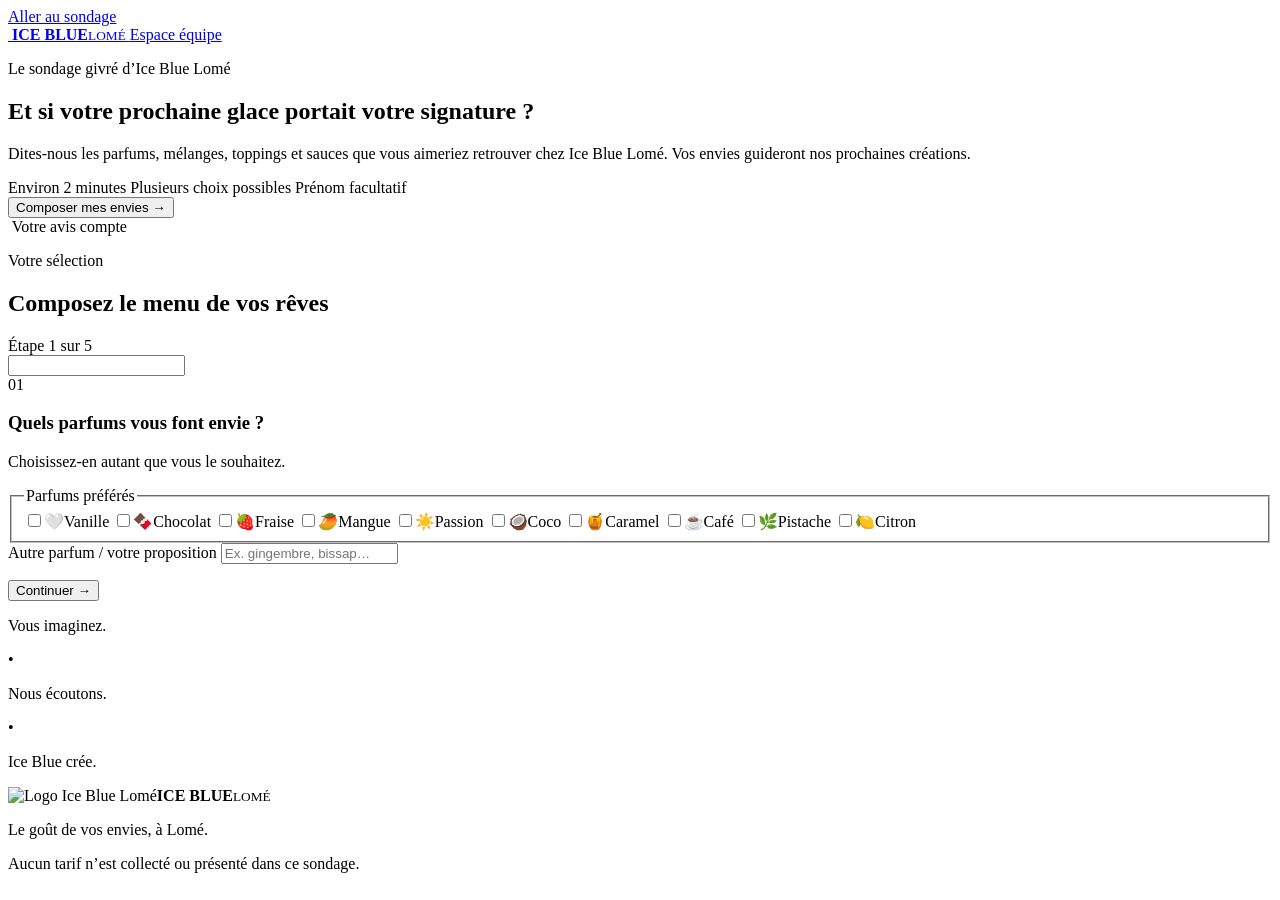
==== index.html @ 9d878bf9 "Publier le sondage Ice Blue Lomé" ====
<!doctype html>
<html lang="fr">
  <head>
    <meta charset="utf-8" />
    <meta name="viewport" content="width=device-width, initial-scale=1" />
    <meta name="theme-color" content="#075ee8" />
    <meta
      name="description"
      content="Participez au sondage Ice Blue Lomé et composez les glaces, mélanges, toppings et sauces que vous aimeriez découvrir."
    />
    <title>Votre glace idéale | Ice Blue Lomé</title>
    <link rel="icon" type="image/jpeg" href="assets/logo-ice-blue-lome.jpeg" />
    <link rel="stylesheet" href="assets/styles.css" />
    <script src="assets/config.js"></script>
    <script src="assets/form.js" defer></script>
  </head>
  <body class="survey-page">
    <a class="skip-link" href="#sondage">Aller au sondage</a>

    <header class="site-header">
      <a class="brand" href="index.html" aria-label="Ice Blue Lomé, accueil">
        <img class="brand-logo-img" src="assets/logo-ice-blue-lome.jpeg" alt="" />
        <span class="brand-copy"><strong>ICE BLUE</strong><small>LOMÉ</small></span>
      </a>
      <a class="quiet-link" href="admin.html">Espace équipe</a>
    </header>

    <main>
      <section class="hero" aria-labelledby="hero-title">
        <div class="hero-copy">
          <p class="eyebrow">Le sondage givré d’Ice Blue Lomé</p>
          <h1 id="hero-title">Et si votre prochaine glace portait votre signature&nbsp;?</h1>
          <p class="hero-lead">
            Dites-nous les parfums, mélanges, toppings et sauces que vous aimeriez retrouver chez
            Ice Blue Lomé. Vos envies guideront nos prochaines créations.
          </p>
          <div class="hero-meta" aria-label="Informations sur le sondage">
            <span>Environ 2 minutes</span>
            <span>Plusieurs choix possibles</span>
            <span>Prénom facultatif</span>
          </div>
          <button class="button button-primary hero-cta" type="button" data-start>
            Composer mes envies <span aria-hidden="true">→</span>
          </button>
        </div>
        <div class="hero-art" aria-hidden="true">
          <div class="orbit orbit-one"></div>
          <div class="orbit orbit-two"></div>
          <div class="hero-logo-frame">
            <img src="assets/logo-ice-blue-lome.jpeg" alt="" />
            <span>Votre avis compte</span>
          </div>
          <span class="sprinkle sprinkle-one"></span>
          <span class="sprinkle sprinkle-two"></span>
          <span class="sprinkle sprinkle-three"></span>
        </div>
      </section>

      <section class="survey-shell" id="sondage" aria-labelledby="survey-title">
        <div class="survey-intro">
          <div>
            <p class="eyebrow eyebrow-blue">Votre sélection</p>
            <h2 id="survey-title">Composez le menu de vos rêves</h2>
          </div>
          <div class="step-status" aria-live="polite">
            <span id="step-label">Étape 1 sur 5</span>
            <div class="progress-track" aria-hidden="true"><span id="progress-bar"></span></div>
          </div>
        </div>

        <div class="demo-banner" id="demo-banner" hidden>
          <strong>Mode aperçu.</strong> Votre réponse reste uniquement sur cet appareil tant que le Google Sheet
          n’est pas connecté.
        </div>

        <form id="survey-form" novalidate>
          <input class="honeypot" type="text" name="website" tabindex="-1" autocomplete="off" />

          <section class="form-step is-active" data-step="1" aria-labelledby="step-1-title">
            <div class="step-heading">
              <span class="step-number">01</span>
              <div>
                <h3 id="step-1-title">Quels parfums vous font envie&nbsp;?</h3>
                <p>Choisissez-en autant que vous le souhaitez.</p>
              </div>
            </div>
            <fieldset class="choice-fieldset" data-required-group="flavors">
              <legend class="sr-only">Parfums préférés</legend>
              <div class="choice-grid">
                <label class="choice-card"><input type="checkbox" name="flavors" value="Vanille" /><span class="choice-emoji">🤍</span><span>Vanille</span></label>
                <label class="choice-card"><input type="checkbox" name="flavors" value="Chocolat" /><span class="choice-emoji">🍫</span><span>Chocolat</span></label>
                <label class="choice-card"><input type="checkbox" name="flavors" value="Fraise" /><span class="choice-emoji">🍓</span><span>Fraise</span></label>
                <label class="choice-card"><input type="checkbox" name="flavors" value="Mangue" /><span class="choice-emoji">🥭</span><span>Mangue</span></label>
                <label class="choice-card"><input type="checkbox" name="flavors" value="Fruit de la passion" /><span class="choice-emoji">☀️</span><span>Passion</span></label>
                <label class="choice-card"><input type="checkbox" name="flavors" value="Coco" /><span class="choice-emoji">🥥</span><span>Coco</span></label>
                <label class="choice-card"><input type="checkbox" name="flavors" value="Caramel" /><span class="choice-emoji">🍯</span><span>Caramel</span></label>
                <label class="choice-card"><input type="checkbox" name="flavors" value="Café" /><span class="choice-emoji">☕</span><span>Café</span></label>
                <label class="choice-card"><input type="checkbox" name="flavors" value="Pistache" /><span class="choice-emoji">🌿</span><span>Pistache</span></label>
                <label class="choice-card"><input type="checkbox" name="flavors" value="Citron" /><span class="choice-emoji">🍋</span><span>Citron</span></label>
              </div>
            </fieldset>
            <label class="other-field">
              <span>Autre parfum / votre proposition</span>
              <input type="text" name="otherFlavor" maxlength="120" placeholder="Ex. gingembre, bissap…" />
            </label>
            <p class="field-error" data-error="flavors" role="alert"></p>
          </section>

          <section class="form-step" data-step="2" aria-labelledby="step-2-title" hidden>
            <div class="step-heading">
              <span class="step-number">02</span>
              <div>
                <h3 id="step-2-title">Quels mélanges aimeriez-vous goûter&nbsp;?</h3>
                <p>Sélectionnez les associations qui vous attirent.</p>
              </div>
            </div>
            <fieldset class="choice-fieldset" data-required-group="mixes">
              <legend class="sr-only">Mélanges de saveurs préférés</legend>
              <div class="choice-grid choice-grid-wide">
                <label class="choice-card choice-card-text"><input type="checkbox" name="mixes" value="Vanille + chocolat" /><span>Vanille</span><b>+</b><span>Chocolat</span></label>
                <label class="choice-card choice-card-text"><input type="checkbox" name="mixes" value="Fraise + vanille" /><span>Fraise</span><b>+</b><span>Vanille</span></label>
                <label class="choice-card choice-card-text"><input type="checkbox" name="mixes" value="Mangue + passion" /><span>Mangue</span><b>+</b><span>Passion</span></label>
                <label class="choice-card choice-card-text"><input type="checkbox" name="mixes" value="Coco + chocolat" /><span>Coco</span><b>+</b><span>Chocolat</span></label>
                <label class="choice-card choice-card-text"><input type="checkbox" name="mixes" value="Caramel + café" /><span>Caramel</span><b>+</b><span>Café</span></label>
                <label class="choice-card choice-card-text"><input type="checkbox" name="mixes" value="Pistache + chocolat" /><span>Pistache</span><b>+</b><span>Chocolat</span></label>
                <label class="choice-card choice-card-text"><input type="checkbox" name="mixes" value="Je préfère un seul parfum" /><span>Je préfère</span><b>1</b><span>seul parfum</span></label>
              </div>
            </fieldset>
            <label class="other-field featured-other">
              <span>Autre mélange / votre proposition</span>
              <input type="text" name="otherMix" maxlength="160" placeholder="Ex. coco + passion" />
            </label>
            <p class="field-error" data-error="mixes" role="alert"></p>
          </section>

          <section class="form-step" data-step="3" aria-labelledby="step-3-title" hidden>
            <div class="step-heading">
              <span class="step-number">03</span>
              <div>
                <h3 id="step-3-title">Ajoutons du croquant</h3>
                <p>Quels toppings aimeriez-vous ajouter à votre glace&nbsp;?</p>
              </div>
            </div>
            <fieldset class="choice-fieldset" data-required-group="toppings">
              <legend class="sr-only">Toppings préférés</legend>
              <div class="choice-grid">
                <label class="choice-card"><input type="checkbox" name="toppings" value="Brisures de biscuits chocolatés" /><span class="choice-emoji">🍪</span><span>Biscuits chocolatés</span></label>
                <label class="choice-card"><input type="checkbox" name="toppings" value="Brisures de spéculoos" /><span class="choice-emoji">✨</span><span>Spéculoos</span></label>
                <label class="choice-card"><input type="checkbox" name="toppings" value="Éclats de chocolat" /><span class="choice-emoji">🍫</span><span>Éclats de chocolat</span></label>
                <label class="choice-card"><input type="checkbox" name="toppings" value="Fruits frais" /><span class="choice-emoji">🍓</span><span>Fruits frais</span></label>
                <label class="choice-card"><input type="checkbox" name="toppings" value="Noisettes" /><span class="choice-emoji">🌰</span><span>Noisettes</span></label>
                <label class="choice-card"><input type="checkbox" name="toppings" value="Cacahuètes" /><span class="choice-emoji">🥜</span><span>Cacahuètes</span></label>
                <label class="choice-card"><input type="checkbox" name="toppings" value="Copeaux de coco" /><span class="choice-emoji">🥥</span><span>Copeaux de coco</span></label>
                <label class="choice-card"><input type="checkbox" name="toppings" value="Mini-guimauves" /><span class="choice-emoji">☁️</span><span>Mini-guimauves</span></label>
                <label class="choice-card"><input type="checkbox" name="toppings" value="Vermicelles colorés" /><span class="choice-emoji">🎉</span><span>Vermicelles</span></label>
                <label class="choice-card"><input type="checkbox" name="toppings" value="Sans topping" /><span class="choice-emoji">○</span><span>Sans topping</span></label>
              </div>
            </fieldset>
            <label class="other-field featured-other">
              <span>Autre topping / votre proposition</span>
              <input type="text" name="otherTopping" maxlength="160" placeholder="Écrivez votre idée ici" />
            </label>
            <p class="field-error" data-error="toppings" role="alert"></p>
          </section>

          <section class="form-step" data-step="4" aria-labelledby="step-4-title" hidden>
            <div class="step-heading">
              <span class="step-number">04</span>
              <div>
                <h3 id="step-4-title">La touche finale&nbsp;: la sauce</h3>
                <p>Lesquelles vous feraient fondre&nbsp;?</p>
              </div>
            </div>
            <fieldset class="choice-fieldset" data-required-group="sauces">
              <legend class="sr-only">Sauces préférées</legend>
              <div class="choice-grid">
                <label class="choice-card"><input type="checkbox" name="sauces" value="Chocolat" /><span class="choice-emoji">🍫</span><span>Chocolat</span></label>
                <label class="choice-card"><input type="checkbox" name="sauces" value="Caramel" /><span class="choice-emoji">🍯</span><span>Caramel</span></label>
                <label class="choice-card"><input type="checkbox" name="sauces" value="Fruits rouges" /><span class="choice-emoji">🍓</span><span>Fruits rouges</span></label>
                <label class="choice-card"><input type="checkbox" name="sauces" value="Mangue" /><span class="choice-emoji">🥭</span><span>Mangue</span></label>
                <label class="choice-card"><input type="checkbox" name="sauces" value="Passion" /><span class="choice-emoji">☀️</span><span>Passion</span></label>
                <label class="choice-card"><input type="checkbox" name="sauces" value="Chocolat blanc" /><span class="choice-emoji">🤍</span><span>Chocolat blanc</span></label>
                <label class="choice-card"><input type="checkbox" name="sauces" value="Noisette-cacao" /><span class="choice-emoji">🌰</span><span>Noisette-cacao</span></label>
                <label class="choice-card"><input type="checkbox" name="sauces" value="Sans sauce" /><span class="choice-emoji">○</span><span>Sans sauce</span></label>
              </div>
            </fieldset>
            <label class="other-field featured-other">
              <span>Autre sauce / votre proposition</span>
              <input type="text" name="otherSauce" maxlength="160" placeholder="Écrivez votre idée ici" />
            </label>
            <p class="field-error" data-error="sauces" role="alert"></p>
          </section>

          <section class="form-step" data-step="5" aria-labelledby="step-5-title" hidden>
            <div class="step-heading">
              <span class="step-number">05</span>
              <div>
                <h3 id="step-5-title">Un dernier mot avant de déguster</h3>
                <p>Ces informations nous aident à mieux comprendre les réponses.</p>
              </div>
            </div>
            <div class="profile-grid">
              <label class="text-field">
                <span>Votre prénom <small>Facultatif</small></span>
                <input type="text" name="firstName" maxlength="80" autocomplete="given-name" placeholder="Votre prénom" />
              </label>
              <label class="text-field">
                <span>Votre tranche d’âge <small>Facultatif</small></span>
                <select name="ageRange">
                  <option value="">Sélectionner</option>
                  <option>Moins de 18 ans</option>
                  <option>18–24 ans</option>
                  <option>25–34 ans</option>
                  <option>35–44 ans</option>
                  <option>45 ans et plus</option>
                </select>
              </label>
              <label class="text-field profile-full">
                <span>À quelle fréquence prenez-vous une glace&nbsp;? <small>Facultatif</small></span>
                <select name="frequency">
                  <option value="">Sélectionner</option>
                  <option>Plusieurs fois par semaine</option>
                  <option>Environ une fois par semaine</option>
                  <option>Quelques fois par mois</option>
                  <option>Occasionnellement</option>
                </select>
              </label>
              <label class="text-field profile-full">
                <span>Une nouveauté ou une idée à nous souffler&nbsp;? <small>Facultatif</small></span>
                <textarea name="suggestion" maxlength="500" rows="4" placeholder="Une présentation, une association ou une envie particulière…"></textarea>
              </label>
            </div>
            <label class="consent-field">
              <input type="checkbox" name="consent" required />
              <span>J’accepte que mes réponses soient utilisées par Ice Blue Lomé pour analyser les préférences de sa clientèle.</span>
            </label>
            <p class="field-error" data-error="consent" role="alert"></p>
          </section>

          <div class="form-actions">
            <button class="button button-secondary" type="button" data-prev hidden>← Retour</button>
            <button class="button button-primary" type="button" data-next>Continuer →</button>
            <button class="button button-primary" type="submit" data-submit hidden>
              <span class="submit-label">Envoyer mes choix</span>
              <span class="submit-loading" hidden>Envoi en cours…</span>
            </button>
          </div>
          <p class="form-status" id="form-status" role="status" aria-live="polite"></p>
        </form>

        <section class="success-card" id="success-card" hidden tabindex="-1">
          <div class="success-icon" aria-hidden="true">✓</div>
          <p class="eyebrow eyebrow-blue">Merci pour votre participation</p>
          <h3>Votre composition est entre de bonnes mains.</h3>
          <p>Votre réponse aidera Ice Blue Lomé à imaginer des créations qui vous ressemblent.</p>
          <button class="button button-secondary" type="button" data-restart>Envoyer une autre réponse</button>
        </section>
      </section>

      <section class="promise-strip" aria-label="Notre démarche">
        <p>Vous imaginez.</p><span aria-hidden="true">•</span><p>Nous écoutons.</p><span aria-hidden="true">•</span><p>Ice Blue crée.</p>
      </section>
    </main>

    <footer class="site-footer">
      <div class="brand brand-footer"><img class="brand-logo-img footer-logo" src="assets/logo-ice-blue-lome.jpeg" alt="Logo Ice Blue Lomé" /><span class="brand-copy"><strong>ICE BLUE</strong><small>LOMÉ</small></span></div>
      <p>Le goût de vos envies, à Lomé.</p>
      <p class="footer-note">Aucun tarif n’est collecté ou présenté dans ce sondage.</p>
    </footer>
  </body>
</html>
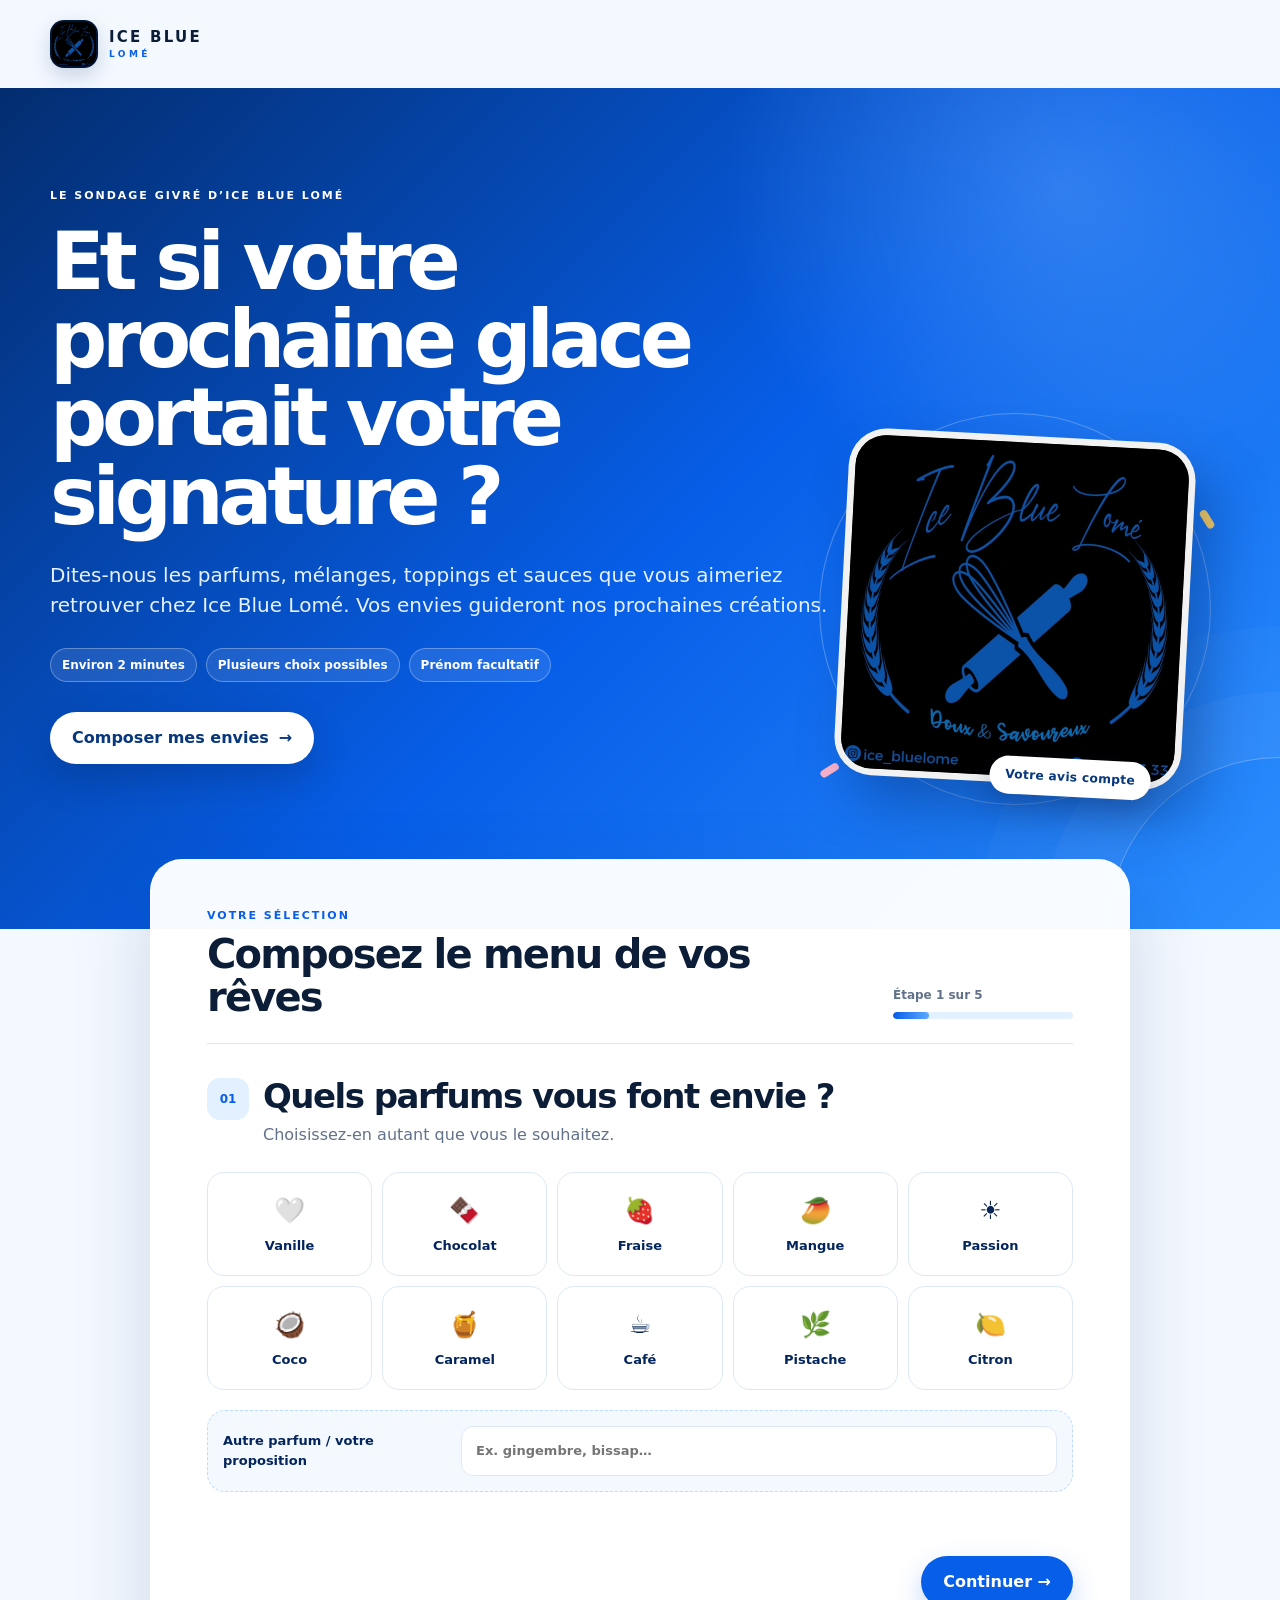
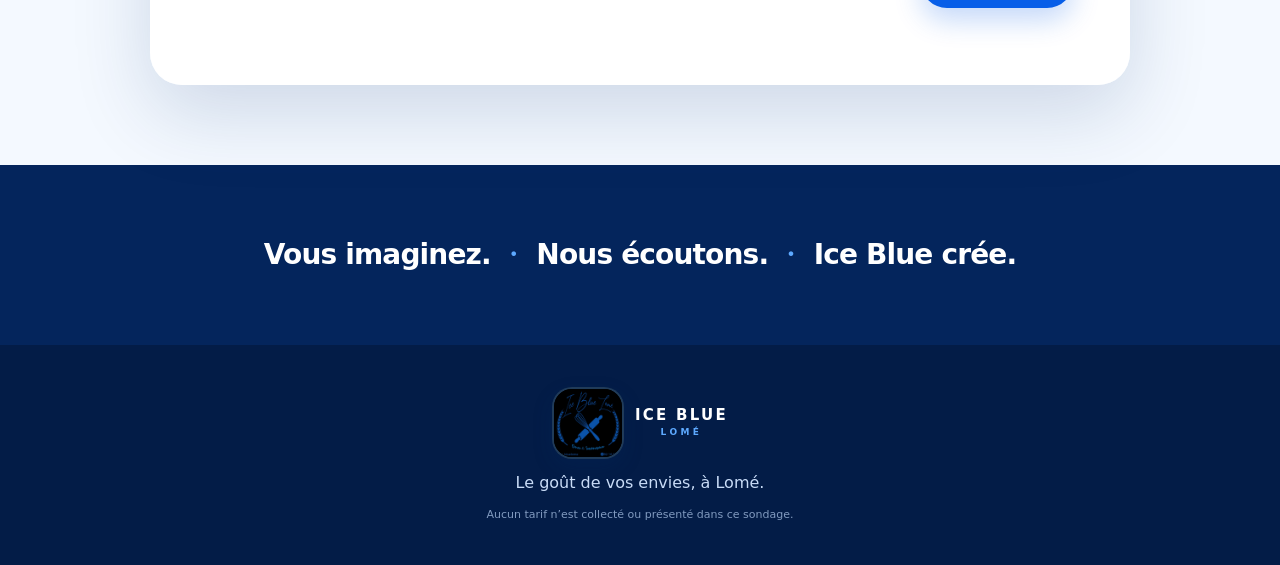
==== commit cd37d18d: "Masquer l’accès équipe du formulaire public Removed the 'Espace équipe' link from the header." ====
--- a/index.html
+++ b/index.html
@@ -22,7 +22,6 @@
         <img class="brand-logo-img" src="assets/logo-ice-blue-lome.jpeg" alt="" />
         <span class="brand-copy"><strong>ICE BLUE</strong><small>LOMÉ</small></span>
       </a>
-      <a class="quiet-link" href="admin.html">Espace équipe</a>
     </header>
 
     <main>
--- a/assets/styles.css
+++ b/assets/styles.css
@@ -0,0 +1,1461 @@
+:root {
+  --blue-950: #04255c;
+  --blue-900: #07377d;
+  --blue-700: #075ee8;
+  --blue-600: #1478ff;
+  --blue-400: #5da9ff;
+  --blue-200: #bcdcff;
+  --blue-100: #e2f0ff;
+  --blue-050: #f4f9ff;
+  --ink: #0c1d38;
+  --muted: #62718a;
+  --white: #ffffff;
+  --line: #dce8f8;
+  --success: #087c65;
+  --danger: #b4233b;
+  --shadow-sm: 0 10px 30px rgba(5, 48, 112, 0.08);
+  --shadow-lg: 0 28px 80px rgba(3, 44, 107, 0.16);
+  --radius-lg: 32px;
+  --radius-md: 20px;
+  --radius-sm: 12px;
+  --max-width: 1180px;
+  color-scheme: light;
+}
+
+* {
+  box-sizing: border-box;
+}
+
+html {
+  scroll-behavior: smooth;
+}
+
+body {
+  margin: 0;
+  min-width: 320px;
+  background: var(--blue-050);
+  color: var(--ink);
+  font-family: Inter, ui-sans-serif, system-ui, -apple-system, BlinkMacSystemFont, "Segoe UI", sans-serif;
+  line-height: 1.5;
+  text-rendering: optimizeLegibility;
+}
+
+button,
+input,
+select,
+textarea {
+  font: inherit;
+}
+
+button,
+a,
+input,
+select,
+textarea {
+  -webkit-tap-highlight-color: transparent;
+}
+
+button,
+a {
+  touch-action: manipulation;
+}
+
+a {
+  color: inherit;
+}
+
+[hidden] {
+  display: none !important;
+}
+
+.sr-only,
+.honeypot {
+  position: absolute !important;
+  width: 1px !important;
+  height: 1px !important;
+  padding: 0 !important;
+  margin: -1px !important;
+  overflow: hidden !important;
+  clip: rect(0, 0, 0, 0) !important;
+  white-space: nowrap !important;
+  border: 0 !important;
+}
+
+.skip-link {
+  position: fixed;
+  z-index: 100;
+  top: 8px;
+  left: 8px;
+  transform: translateY(-150%);
+  border-radius: 8px;
+  background: var(--ink);
+  color: var(--white);
+  padding: 10px 14px;
+}
+
+.skip-link:focus {
+  transform: translateY(0);
+}
+
+.site-header {
+  position: relative;
+  z-index: 10;
+  display: flex;
+  width: min(calc(100% - 32px), var(--max-width));
+  margin: 0 auto;
+  min-height: 88px;
+  align-items: center;
+  justify-content: space-between;
+  gap: 20px;
+}
+
+.brand {
+  display: inline-flex;
+  align-items: center;
+  gap: 11px;
+  text-decoration: none;
+}
+
+.brand-mark {
+  display: grid;
+  width: 43px;
+  height: 43px;
+  place-items: center;
+  border-radius: 50% 50% 50% 14px;
+  background: var(--blue-700);
+  color: var(--white);
+  font-size: 12px;
+  font-weight: 900;
+  letter-spacing: -0.04em;
+  transform: rotate(-5deg);
+  box-shadow: 0 8px 20px rgba(7, 94, 232, 0.24);
+}
+
+.brand-logo-img {
+  display: block;
+  width: 48px;
+  height: 48px;
+  flex: 0 0 auto;
+  border: 2px solid rgba(7, 94, 232, 0.22);
+  border-radius: 14px;
+  background: #000;
+  object-fit: cover;
+  box-shadow: 0 8px 20px rgba(7, 44, 102, 0.18);
+}
+
+.brand-copy {
+  display: grid;
+  line-height: 1;
+}
+
+.brand-copy strong {
+  font-size: 15px;
+  letter-spacing: 0.15em;
+}
+
+.brand-copy small {
+  margin-top: 5px;
+  color: var(--blue-700);
+  font-size: 9px;
+  font-weight: 800;
+  letter-spacing: 0.38em;
+}
+
+.quiet-link {
+  color: var(--blue-900);
+  font-size: 13px;
+  font-weight: 750;
+  text-decoration: none;
+}
+
+.quiet-link:hover {
+  text-decoration: underline;
+  text-underline-offset: 4px;
+}
+
+.hero {
+  position: relative;
+  display: grid;
+  min-height: 600px;
+  overflow: hidden;
+  align-items: center;
+  background:
+    radial-gradient(circle at 83% 12%, rgba(140, 198, 255, 0.3), transparent 26%),
+    linear-gradient(135deg, #032d70 0%, #075ee8 53%, #2b8fff 100%);
+  color: var(--white);
+  isolation: isolate;
+}
+
+.hero::before {
+  position: absolute;
+  z-index: -1;
+  width: 340px;
+  height: 340px;
+  right: -170px;
+  bottom: -170px;
+  border: 1px solid rgba(255, 255, 255, 0.3);
+  border-radius: 50%;
+  content: "";
+  box-shadow: 0 0 0 65px rgba(255, 255, 255, 0.035), 0 0 0 130px rgba(255, 255, 255, 0.025);
+}
+
+.hero-copy {
+  width: min(calc(100% - 40px), var(--max-width));
+  margin: 0 auto;
+  padding: 70px 0 210px;
+}
+
+.eyebrow {
+  margin: 0 0 18px;
+  font-size: 11px;
+  font-weight: 850;
+  letter-spacing: 0.18em;
+  text-transform: uppercase;
+}
+
+.eyebrow-blue {
+  color: var(--blue-700);
+}
+
+.hero h1 {
+  max-width: 790px;
+  margin: 0;
+  font-size: clamp(42px, 9vw, 80px);
+  font-weight: 840;
+  letter-spacing: -0.065em;
+  line-height: 0.98;
+}
+
+.hero-lead {
+  max-width: 620px;
+  margin: 24px 0 0;
+  color: #e5f1ff;
+  font-size: clamp(17px, 2vw, 20px);
+}
+
+.hero-meta {
+  display: flex;
+  margin-top: 28px;
+  flex-wrap: wrap;
+  gap: 9px;
+}
+
+.hero-meta span {
+  border: 1px solid rgba(255, 255, 255, 0.3);
+  border-radius: 999px;
+  background: rgba(255, 255, 255, 0.1);
+  padding: 7px 11px;
+  font-size: 12px;
+  font-weight: 650;
+  backdrop-filter: blur(6px);
+}
+
+.button {
+  display: inline-flex;
+  min-height: 52px;
+  align-items: center;
+  justify-content: center;
+  gap: 10px;
+  border: 0;
+  border-radius: 999px;
+  padding: 13px 22px;
+  cursor: pointer;
+  font-weight: 780;
+  text-decoration: none;
+  transition: transform 160ms ease, box-shadow 160ms ease, background 160ms ease;
+}
+
+.button:hover:not(:disabled) {
+  transform: translateY(-2px);
+}
+
+.button:focus-visible,
+.icon-button:focus-visible,
+input:focus-visible,
+select:focus-visible,
+textarea:focus-visible,
+.choice-card:has(input:focus-visible) {
+  outline: 3px solid #f7ba37;
+  outline-offset: 3px;
+}
+
+.button:disabled {
+  cursor: wait;
+  opacity: 0.66;
+}
+
+.button-primary {
+  background: var(--blue-700);
+  color: var(--white);
+  box-shadow: 0 12px 28px rgba(7, 94, 232, 0.24);
+}
+
+.hero .button-primary {
+  background: var(--white);
+  color: var(--blue-900);
+  box-shadow: 0 16px 36px rgba(0, 24, 69, 0.22);
+}
+
+.button-secondary {
+  border: 1px solid var(--line);
+  background: var(--white);
+  color: var(--blue-900);
+}
+
+.button-full {
+  width: 100%;
+}
+
+.hero-cta {
+  margin-top: 30px;
+}
+
+.hero-art {
+  position: absolute;
+  right: max(7vw, calc((100vw - var(--max-width)) / 2));
+  bottom: 52px;
+  width: 270px;
+  height: 260px;
+}
+
+.hero-logo-frame {
+  position: absolute;
+  z-index: 2;
+  inset: 20px;
+  border: 6px solid rgba(255, 255, 255, 0.95);
+  border-radius: 34px;
+  background: #000;
+  box-shadow: 18px 26px 48px rgba(0, 29, 86, 0.34);
+  transform: rotate(3deg);
+}
+
+.hero-logo-frame img {
+  display: block;
+  width: 100%;
+  height: 100%;
+  border-radius: 27px;
+  object-fit: cover;
+}
+
+.hero-logo-frame span {
+  position: absolute;
+  right: 20px;
+  bottom: -16px;
+  border-radius: 999px;
+  background: var(--white);
+  color: var(--blue-900);
+  padding: 9px 14px;
+  font-size: 11px;
+  font-weight: 850;
+  letter-spacing: 0.02em;
+  box-shadow: 0 10px 24px rgba(0, 29, 86, 0.28);
+}
+
+.cup {
+  position: absolute;
+  right: 22px;
+  bottom: 0;
+  width: 150px;
+  height: 142px;
+  border-radius: 16px 16px 48px 48px;
+  background: linear-gradient(145deg, #ffffff 0%, #cfe7ff 100%);
+  box-shadow: 18px 26px 48px rgba(0, 29, 86, 0.34);
+  transform: rotate(7deg);
+}
+
+.cup::after {
+  position: absolute;
+  top: 0;
+  left: 8px;
+  right: 8px;
+  height: 12px;
+  border-radius: 50%;
+  background: #d8eaff;
+  content: "";
+}
+
+.cup-label {
+  position: absolute;
+  top: 45px;
+  left: 0;
+  width: 100%;
+  color: var(--blue-700);
+  font-size: 16px;
+  font-weight: 950;
+  letter-spacing: 0.08em;
+  line-height: 0.92;
+  text-align: center;
+}
+
+.scoop {
+  position: absolute;
+  z-index: 2;
+  width: 92px;
+  height: 92px;
+  border-radius: 48% 52% 45% 55%;
+  box-shadow: inset -12px -12px 24px rgba(0, 32, 92, 0.13), 4px 10px 18px rgba(0, 38, 103, 0.16);
+}
+
+.scoop-one {
+  top: -70px;
+  left: 2px;
+  background: #fff8e7;
+  transform: rotate(-12deg);
+}
+
+.scoop-two {
+  top: -72px;
+  right: -2px;
+  background: #64acff;
+  transform: rotate(13deg);
+}
+
+.scoop-three {
+  top: -122px;
+  left: 30px;
+  background: #f7b6ca;
+}
+
+.orbit {
+  position: absolute;
+  border: 1px solid rgba(255, 255, 255, 0.25);
+  border-radius: 50%;
+}
+
+.orbit-one {
+  inset: 0;
+}
+
+.orbit-two {
+  inset: 36px;
+}
+
+.sprinkle {
+  position: absolute;
+  width: 9px;
+  height: 25px;
+  border-radius: 999px;
+  background: #fff;
+}
+
+.sprinkle-one { top: 28px; left: 30px; transform: rotate(25deg); }
+.sprinkle-two { top: 86px; right: 0; width: 7px; height: 18px; background: #ffd263; transform: rotate(-32deg); }
+.sprinkle-three { bottom: 22px; left: 6px; width: 7px; height: 18px; background: #ffb5ce; transform: rotate(58deg); }
+
+.survey-shell {
+  position: relative;
+  z-index: 2;
+  width: min(calc(100% - 24px), 980px);
+  min-height: 540px;
+  margin: -34px auto 80px;
+  border: 1px solid rgba(255, 255, 255, 0.9);
+  border-radius: var(--radius-lg);
+  background: rgba(255, 255, 255, 0.97);
+  padding: 28px 18px;
+  box-shadow: var(--shadow-lg);
+}
+
+.survey-intro {
+  display: grid;
+  gap: 20px;
+  padding-bottom: 24px;
+  border-bottom: 1px solid var(--line);
+}
+
+.survey-intro h2,
+.step-heading h3,
+.success-card h3,
+.dashboard-topline h1,
+.insights-card h2,
+.chart-heading h2,
+.suggestions-card h2 {
+  margin: 0;
+  letter-spacing: -0.045em;
+  line-height: 1.08;
+}
+
+.survey-intro h2 {
+  font-size: clamp(27px, 4vw, 40px);
+}
+
+.survey-intro .eyebrow {
+  margin-bottom: 8px;
+}
+
+.step-status {
+  min-width: 180px;
+  color: var(--muted);
+  font-size: 12px;
+  font-weight: 750;
+}
+
+.progress-track {
+  height: 7px;
+  margin-top: 8px;
+  overflow: hidden;
+  border-radius: 999px;
+  background: var(--blue-100);
+}
+
+.progress-track span {
+  display: block;
+  width: 20%;
+  height: 100%;
+  border-radius: inherit;
+  background: linear-gradient(90deg, var(--blue-700), var(--blue-400));
+  transition: width 260ms ease;
+}
+
+.demo-banner,
+.admin-notice {
+  margin-top: 18px;
+  border: 1px solid #f1d38b;
+  border-radius: 13px;
+  background: #fff8df;
+  color: #6e5013;
+  padding: 12px 14px;
+  font-size: 13px;
+}
+
+.form-step {
+  animation: step-in 260ms ease both;
+  padding: 34px 0 10px;
+}
+
+@keyframes step-in {
+  from { opacity: 0; transform: translateY(8px); }
+  to { opacity: 1; transform: translateY(0); }
+}
+
+.step-heading {
+  display: flex;
+  align-items: flex-start;
+  gap: 14px;
+  margin-bottom: 25px;
+}
+
+.step-number {
+  display: grid;
+  width: 42px;
+  height: 42px;
+  flex: 0 0 auto;
+  place-items: center;
+  border-radius: 13px;
+  background: var(--blue-100);
+  color: var(--blue-700);
+  font-size: 12px;
+  font-weight: 850;
+}
+
+.step-heading h3 {
+  font-size: clamp(24px, 4vw, 34px);
+}
+
+.step-heading p {
+  margin: 8px 0 0;
+  color: var(--muted);
+}
+
+.choice-fieldset {
+  margin: 0;
+  border: 0;
+  padding: 0;
+}
+
+.choice-grid {
+  display: grid;
+  grid-template-columns: repeat(2, minmax(0, 1fr));
+  gap: 10px;
+}
+
+.choice-card {
+  position: relative;
+  display: flex;
+  min-height: 104px;
+  align-items: center;
+  justify-content: center;
+  gap: 7px;
+  border: 1.5px solid var(--line);
+  border-radius: 17px;
+  background: var(--white);
+  padding: 13px 10px;
+  cursor: pointer;
+  color: var(--blue-950);
+  font-size: 13px;
+  font-weight: 750;
+  text-align: center;
+  transition: border 150ms ease, box-shadow 150ms ease, transform 150ms ease, background 150ms ease;
+}
+
+.choice-card:hover {
+  border-color: var(--blue-400);
+  transform: translateY(-2px);
+  box-shadow: var(--shadow-sm);
+}
+
+.choice-card.is-selected,
+.choice-card:has(input:checked) {
+  border-color: var(--blue-700);
+  background: var(--blue-050);
+  box-shadow: inset 0 0 0 1px var(--blue-700), 0 10px 24px rgba(7, 94, 232, 0.1);
+}
+
+.choice-card.is-selected::after,
+.choice-card:has(input:checked)::after {
+  position: absolute;
+  top: 8px;
+  right: 8px;
+  display: grid;
+  width: 19px;
+  height: 19px;
+  place-items: center;
+  border-radius: 50%;
+  background: var(--blue-700);
+  color: var(--white);
+  content: "✓";
+  font-size: 11px;
+}
+
+.choice-card input {
+  position: absolute;
+  opacity: 0;
+  pointer-events: none;
+}
+
+.choice-emoji {
+  display: block;
+  font-size: 25px;
+  filter: saturate(0.85);
+}
+
+.choice-card:not(.choice-card-text) {
+  flex-direction: column;
+}
+
+.choice-card-text {
+  min-height: 92px;
+  flex-wrap: wrap;
+}
+
+.choice-card-text b {
+  display: grid;
+  width: 24px;
+  height: 24px;
+  place-items: center;
+  border-radius: 50%;
+  background: var(--blue-100);
+  color: var(--blue-700);
+  font-size: 11px;
+}
+
+.other-field,
+.text-field {
+  display: grid;
+  gap: 8px;
+  color: var(--blue-950);
+  font-size: 13px;
+  font-weight: 750;
+}
+
+.other-field {
+  margin-top: 20px;
+  border: 1px dashed var(--blue-200);
+  border-radius: 18px;
+  background: var(--blue-050);
+  padding: 15px;
+}
+
+.other-field input,
+.text-field input,
+.text-field select,
+.text-field textarea {
+  width: 100%;
+  min-height: 50px;
+  border: 1px solid var(--line);
+  border-radius: 12px;
+  background: var(--white);
+  color: var(--ink);
+  padding: 12px 14px;
+  outline: none;
+}
+
+.text-field textarea {
+  min-height: 112px;
+  resize: vertical;
+}
+
+.other-field input:focus,
+.text-field input:focus,
+.text-field select:focus,
+.text-field textarea:focus {
+  border-color: var(--blue-600);
+  box-shadow: 0 0 0 4px rgba(20, 120, 255, 0.11);
+}
+
+.text-field small {
+  margin-left: 5px;
+  color: var(--muted);
+  font-size: 10px;
+  font-weight: 650;
+  text-transform: uppercase;
+}
+
+.profile-grid {
+  display: grid;
+  gap: 17px;
+}
+
+.consent-field {
+  display: flex;
+  margin-top: 22px;
+  align-items: flex-start;
+  gap: 11px;
+  color: var(--muted);
+  font-size: 12px;
+  cursor: pointer;
+}
+
+.consent-field input {
+  width: 20px;
+  height: 20px;
+  flex: 0 0 auto;
+  margin: 0;
+  accent-color: var(--blue-700);
+}
+
+.field-error,
+.form-status {
+  min-height: 19px;
+  margin: 9px 0 0;
+  color: var(--danger);
+  font-size: 12px;
+  font-weight: 700;
+}
+
+.form-actions {
+  display: flex;
+  margin-top: 26px;
+  justify-content: space-between;
+  gap: 12px;
+}
+
+.form-actions [data-next],
+.form-actions [data-submit] {
+  margin-left: auto;
+}
+
+.success-card {
+  max-width: 630px;
+  margin: 45px auto;
+  padding: 28px 12px;
+  text-align: center;
+}
+
+.success-icon {
+  display: grid;
+  width: 74px;
+  height: 74px;
+  margin: 0 auto 22px;
+  place-items: center;
+  border-radius: 50%;
+  background: var(--blue-100);
+  color: var(--blue-700);
+  font-size: 31px;
+  font-weight: 900;
+  box-shadow: 0 0 0 11px var(--blue-050);
+}
+
+.success-card .eyebrow {
+  margin-top: 34px;
+  margin-bottom: 10px;
+}
+
+.success-card h3 {
+  font-size: clamp(30px, 5vw, 46px);
+}
+
+.success-card p:not(.eyebrow) {
+  max-width: 510px;
+  margin: 17px auto 25px;
+  color: var(--muted);
+}
+
+.promise-strip {
+  display: flex;
+  min-height: 180px;
+  align-items: center;
+  justify-content: center;
+  gap: 18px;
+  background: var(--blue-950);
+  color: var(--white);
+  padding: 30px 18px;
+  text-align: center;
+}
+
+.promise-strip p {
+  margin: 0;
+  font-size: clamp(18px, 3vw, 28px);
+  font-weight: 800;
+  letter-spacing: -0.03em;
+}
+
+.promise-strip span {
+  color: var(--blue-400);
+}
+
+.site-footer {
+  display: grid;
+  place-items: center;
+  gap: 12px;
+  background: #031c47;
+  color: #c9dcf7;
+  padding: 42px 18px;
+  text-align: center;
+}
+
+.site-footer p {
+  margin: 0;
+}
+
+.brand-footer .brand-copy strong { color: var(--white); }
+.brand-footer .brand-copy small { color: var(--blue-400); }
+
+.footer-logo {
+  width: 72px;
+  height: 72px;
+  border-color: rgba(93, 169, 255, 0.35);
+  border-radius: 20px;
+}
+
+.footer-note {
+  color: #829bc0;
+  font-size: 11px;
+}
+
+/* Tableau de bord */
+.admin-page {
+  min-height: 100vh;
+  background:
+    radial-gradient(circle at 8% 2%, rgba(93, 169, 255, 0.22), transparent 24%),
+    var(--blue-050);
+}
+
+.admin-header {
+  min-height: 78px;
+}
+
+.admin-title {
+  display: none;
+  align-items: center;
+  gap: 8px;
+  color: var(--muted);
+  font-size: 12px;
+  font-weight: 750;
+}
+
+.status-dot {
+  width: 8px;
+  height: 8px;
+  border-radius: 50%;
+  background: #21a67a;
+  box-shadow: 0 0 0 4px rgba(33, 166, 122, 0.12);
+}
+
+.admin-main {
+  width: min(calc(100% - 24px), var(--max-width));
+  min-height: calc(100vh - 168px);
+  margin: 0 auto;
+  padding: 36px 0 80px;
+}
+
+.login-card {
+  max-width: 520px;
+  margin: 24px auto;
+  border: 1px solid var(--line);
+  border-radius: 30px;
+  background: rgba(255, 255, 255, 0.95);
+  padding: 30px 22px;
+  box-shadow: var(--shadow-lg);
+  text-align: center;
+}
+
+.login-symbol {
+  display: grid;
+  width: 58px;
+  height: 58px;
+  margin: 0 auto 23px;
+  place-items: center;
+  border-radius: 50% 50% 50% 17px;
+  background: var(--blue-700);
+  color: var(--white);
+  font-size: 15px;
+  font-weight: 900;
+  box-shadow: 0 13px 30px rgba(7, 94, 232, 0.25);
+}
+
+.login-logo {
+  display: block;
+  width: 96px;
+  height: 96px;
+  margin: 0 auto 23px;
+  border: 4px solid var(--white);
+  border-radius: 26px;
+  background: #000;
+  object-fit: cover;
+  box-shadow: 0 13px 30px rgba(7, 94, 232, 0.25);
+}
+
+.login-card .eyebrow {
+  margin-bottom: 8px;
+}
+
+.login-card h1 {
+  margin: 0;
+  font-size: clamp(30px, 6vw, 45px);
+  letter-spacing: -0.055em;
+  line-height: 1.03;
+}
+
+.login-card > p:not(.eyebrow) {
+  margin: 18px auto 24px;
+  color: var(--muted);
+}
+
+.login-card form {
+  display: grid;
+  gap: 14px;
+  text-align: left;
+}
+
+.login-error {
+  margin: 0;
+  text-align: center;
+}
+
+.demo-login {
+  display: grid;
+  gap: 10px;
+  margin-top: 10px;
+}
+
+.demo-login > span {
+  color: var(--muted);
+  font-size: 12px;
+}
+
+.login-card .login-footnote {
+  margin: 22px 0 0 !important;
+  color: #7c899d !important;
+  font-size: 11px;
+}
+
+.dashboard-topline {
+  display: grid;
+  gap: 20px;
+  align-items: end;
+  margin-bottom: 28px;
+}
+
+.dashboard-topline .eyebrow {
+  margin-bottom: 8px;
+}
+
+.dashboard-topline h1 {
+  max-width: 730px;
+  font-size: clamp(38px, 7vw, 68px);
+}
+
+.dashboard-topline p:last-child {
+  margin: 13px 0 0;
+  color: var(--muted);
+  font-size: 13px;
+}
+
+.dashboard-actions {
+  display: flex;
+  flex-wrap: wrap;
+  gap: 9px;
+}
+
+.mode-pill {
+  display: inline-flex;
+  min-height: 42px;
+  align-items: center;
+  border-radius: 999px;
+  background: #daf6ed;
+  color: #096c57;
+  padding: 9px 13px;
+  font-size: 11px;
+  font-weight: 800;
+}
+
+.icon-button {
+  min-height: 42px;
+  border: 1px solid var(--line);
+  border-radius: 999px;
+  background: var(--white);
+  color: var(--blue-900);
+  padding: 9px 13px;
+  cursor: pointer;
+  font-size: 12px;
+  font-weight: 750;
+}
+
+.admin-notice {
+  margin: -10px 0 20px;
+}
+
+.metric-grid {
+  display: grid;
+  grid-template-columns: repeat(2, minmax(0, 1fr));
+  gap: 10px;
+  margin-bottom: 18px;
+}
+
+.metric-card {
+  display: flex;
+  min-height: 155px;
+  flex-direction: column;
+  justify-content: space-between;
+  border: 1px solid var(--line);
+  border-radius: var(--radius-md);
+  background: var(--white);
+  padding: 17px;
+  box-shadow: var(--shadow-sm);
+}
+
+.metric-card > span,
+.metric-card > small {
+  color: var(--muted);
+  font-size: 11px;
+  font-weight: 700;
+}
+
+.metric-card strong {
+  overflow: hidden;
+  font-size: clamp(23px, 5vw, 40px);
+  letter-spacing: -0.055em;
+  line-height: 1;
+  text-overflow: ellipsis;
+}
+
+.metric-primary {
+  border-color: var(--blue-700);
+  background: linear-gradient(135deg, var(--blue-900), var(--blue-700));
+  color: var(--white);
+}
+
+.metric-primary > span,
+.metric-primary > small {
+  color: #cfe4ff;
+}
+
+.insights-card {
+  display: grid;
+  gap: 22px;
+  margin: 18px 0;
+  border-radius: 25px;
+  background: var(--blue-950);
+  color: var(--white);
+  padding: 25px 20px;
+  box-shadow: var(--shadow-sm);
+}
+
+.section-kicker {
+  color: var(--blue-400);
+  font-size: 11px;
+  font-weight: 850;
+  letter-spacing: 0.16em;
+  text-transform: uppercase;
+}
+
+.insights-card h2 {
+  font-size: clamp(26px, 4vw, 38px);
+}
+
+.insight-list {
+  display: grid;
+  margin-top: 20px;
+  gap: 12px;
+}
+
+.insight-item {
+  display: grid;
+  grid-template-columns: 32px 1fr;
+  gap: 11px;
+  align-items: start;
+  border-top: 1px solid rgba(255, 255, 255, 0.12);
+  padding-top: 12px;
+}
+
+.insight-item span {
+  color: var(--blue-400);
+  font-size: 11px;
+  font-weight: 850;
+}
+
+.insight-item p {
+  margin: 0;
+  color: #e3edfb;
+  font-size: 14px;
+}
+
+.charts-grid {
+  display: grid;
+  gap: 18px;
+}
+
+.chart-card,
+.suggestions-card {
+  border: 1px solid var(--line);
+  border-radius: 25px;
+  background: var(--white);
+  padding: 21px 17px;
+  box-shadow: var(--shadow-sm);
+}
+
+.chart-heading {
+  display: flex;
+  align-items: flex-end;
+  justify-content: space-between;
+  gap: 12px;
+  margin-bottom: 24px;
+}
+
+.chart-heading > div {
+  display: flex;
+  align-items: center;
+  gap: 9px;
+}
+
+.chart-heading > div > span {
+  color: var(--blue-600);
+  font-size: 10px;
+  font-weight: 850;
+}
+
+.chart-heading h2 {
+  font-size: 26px;
+}
+
+.chart-heading small {
+  color: var(--muted);
+  font-size: 10px;
+}
+
+.bar-chart {
+  display: grid;
+  gap: 17px;
+}
+
+.bar-label {
+  display: grid;
+  grid-template-columns: 28px minmax(0, 1fr) auto;
+  gap: 7px;
+  align-items: baseline;
+  margin-bottom: 7px;
+}
+
+.bar-label .rank {
+  color: var(--blue-600);
+  font-size: 9px;
+  font-weight: 850;
+}
+
+.bar-label strong {
+  overflow: hidden;
+  color: var(--blue-950);
+  font-size: 12px;
+  text-overflow: ellipsis;
+  white-space: nowrap;
+}
+
+.bar-label > span:last-child {
+  color: var(--muted);
+  font-size: 9px;
+}
+
+.bar-track {
+  position: relative;
+  height: 20px;
+  overflow: hidden;
+  border-radius: 999px;
+  background: var(--blue-050);
+}
+
+.bar-track > span {
+  display: block;
+  height: 100%;
+  border-radius: inherit;
+  background: linear-gradient(90deg, var(--blue-700), var(--blue-400));
+  animation: grow-bar 650ms ease both;
+  transform-origin: left;
+}
+
+@keyframes grow-bar {
+  from { transform: scaleX(0); }
+  to { transform: scaleX(1); }
+}
+
+.bar-track b {
+  position: absolute;
+  top: 2px;
+  right: 8px;
+  color: var(--blue-950);
+  font-size: 10px;
+}
+
+.suggestions-card {
+  display: grid;
+  gap: 20px;
+  margin-top: 18px;
+}
+
+.suggestions-card .eyebrow {
+  margin-bottom: 7px;
+}
+
+.suggestions-card h2 {
+  font-size: clamp(27px, 4vw, 38px);
+}
+
+.suggestion-cloud {
+  display: flex;
+  flex-wrap: wrap;
+  gap: 9px;
+}
+
+.suggestion-cloud blockquote {
+  margin: 0;
+  border: 1px solid var(--blue-200);
+  border-radius: 999px;
+  background: var(--blue-050);
+  color: var(--blue-900);
+  padding: 9px 13px;
+  font-size: 11px;
+}
+
+.empty-state {
+  margin: 0;
+  border-radius: 12px;
+  background: var(--blue-050);
+  color: var(--muted);
+  padding: 20px;
+  text-align: center;
+  font-size: 12px;
+}
+
+.method-note {
+  max-width: 730px;
+  margin: 18px auto 0;
+  color: var(--muted);
+  font-size: 10px;
+  text-align: center;
+}
+
+.admin-footer {
+  min-height: 90px;
+  padding: 25px;
+  font-size: 12px;
+}
+
+@media (min-width: 600px) {
+  .site-header {
+    width: min(calc(100% - 56px), var(--max-width));
+  }
+
+  .hero-copy {
+    width: min(calc(100% - 72px), var(--max-width));
+    padding-bottom: 190px;
+  }
+
+  .survey-shell {
+    width: min(calc(100% - 48px), 980px);
+    padding: 40px;
+  }
+
+  .survey-intro {
+    grid-template-columns: 1fr auto;
+    align-items: end;
+  }
+
+  .choice-grid {
+    grid-template-columns: repeat(3, minmax(0, 1fr));
+  }
+
+  .choice-grid-wide {
+    grid-template-columns: repeat(2, minmax(0, 1fr));
+  }
+
+  .profile-grid {
+    grid-template-columns: repeat(2, minmax(0, 1fr));
+  }
+
+  .profile-full {
+    grid-column: 1 / -1;
+  }
+
+  .login-card {
+    padding: 44px;
+  }
+
+  .admin-title {
+    display: flex;
+  }
+
+  .metric-grid {
+    gap: 14px;
+  }
+
+  .metric-card {
+    min-height: 170px;
+    padding: 22px;
+  }
+
+  .insights-card {
+    grid-template-columns: 130px 1fr;
+    padding: 32px;
+  }
+
+  .chart-card,
+  .suggestions-card {
+    padding: 27px;
+  }
+}
+
+@media (min-width: 860px) {
+  .hero {
+    min-height: 650px;
+  }
+
+  .hero-copy {
+    padding: 100px 0 165px;
+  }
+
+  .hero-copy > * {
+    max-width: 66%;
+  }
+
+  .hero-art {
+    bottom: 145px;
+    width: 350px;
+    height: 350px;
+    transform: scale(1.12);
+  }
+
+  .survey-shell {
+    margin-top: -70px;
+    padding: 48px 56px;
+  }
+
+  .choice-grid {
+    grid-template-columns: repeat(5, minmax(0, 1fr));
+  }
+
+  .choice-grid-wide {
+    grid-template-columns: repeat(3, minmax(0, 1fr));
+  }
+
+  .other-field {
+    grid-template-columns: 230px 1fr;
+    align-items: center;
+  }
+
+  .dashboard-topline {
+    grid-template-columns: 1fr auto;
+  }
+
+  .dashboard-actions {
+    justify-content: flex-end;
+  }
+
+  .metric-grid {
+    grid-template-columns: repeat(4, minmax(0, 1fr));
+  }
+
+  .charts-grid {
+    grid-template-columns: repeat(2, minmax(0, 1fr));
+  }
+
+  .suggestions-card {
+    grid-template-columns: minmax(240px, 0.85fr) 1.4fr;
+    align-items: start;
+  }
+}
+
+@media (max-width: 859px) {
+  .hero-art {
+    right: 18px;
+    bottom: 18px;
+    transform: scale(0.77);
+    transform-origin: bottom right;
+  }
+}
+
+@media (max-width: 430px) {
+  .hero {
+    min-height: 680px;
+  }
+
+  .hero-copy {
+    padding-top: 52px;
+    padding-bottom: 255px;
+  }
+
+  .hero h1 {
+    font-size: 43px;
+  }
+
+  .hero-meta {
+    gap: 6px;
+  }
+
+  .hero-meta span {
+    font-size: 10px;
+  }
+
+  .hero-art {
+    right: 2px;
+    bottom: 4px;
+    transform: scale(0.72);
+  }
+
+  .form-actions .button {
+    min-width: 0;
+    padding-inline: 17px;
+    font-size: 13px;
+  }
+
+  .promise-strip {
+    flex-direction: column;
+    gap: 5px;
+  }
+
+  .promise-strip span {
+    display: none;
+  }
+
+  .admin-header .quiet-link {
+    font-size: 11px;
+  }
+
+  .metric-card strong {
+    font-size: 24px;
+  }
+
+  .dashboard-actions .mode-pill {
+    width: 100%;
+    justify-content: center;
+  }
+}
+
+@media (prefers-reduced-motion: reduce) {
+  *,
+  *::before,
+  *::after {
+    scroll-behavior: auto !important;
+    animation-duration: 0.01ms !important;
+    animation-iteration-count: 1 !important;
+    transition-duration: 0.01ms !important;
+  }
+}
